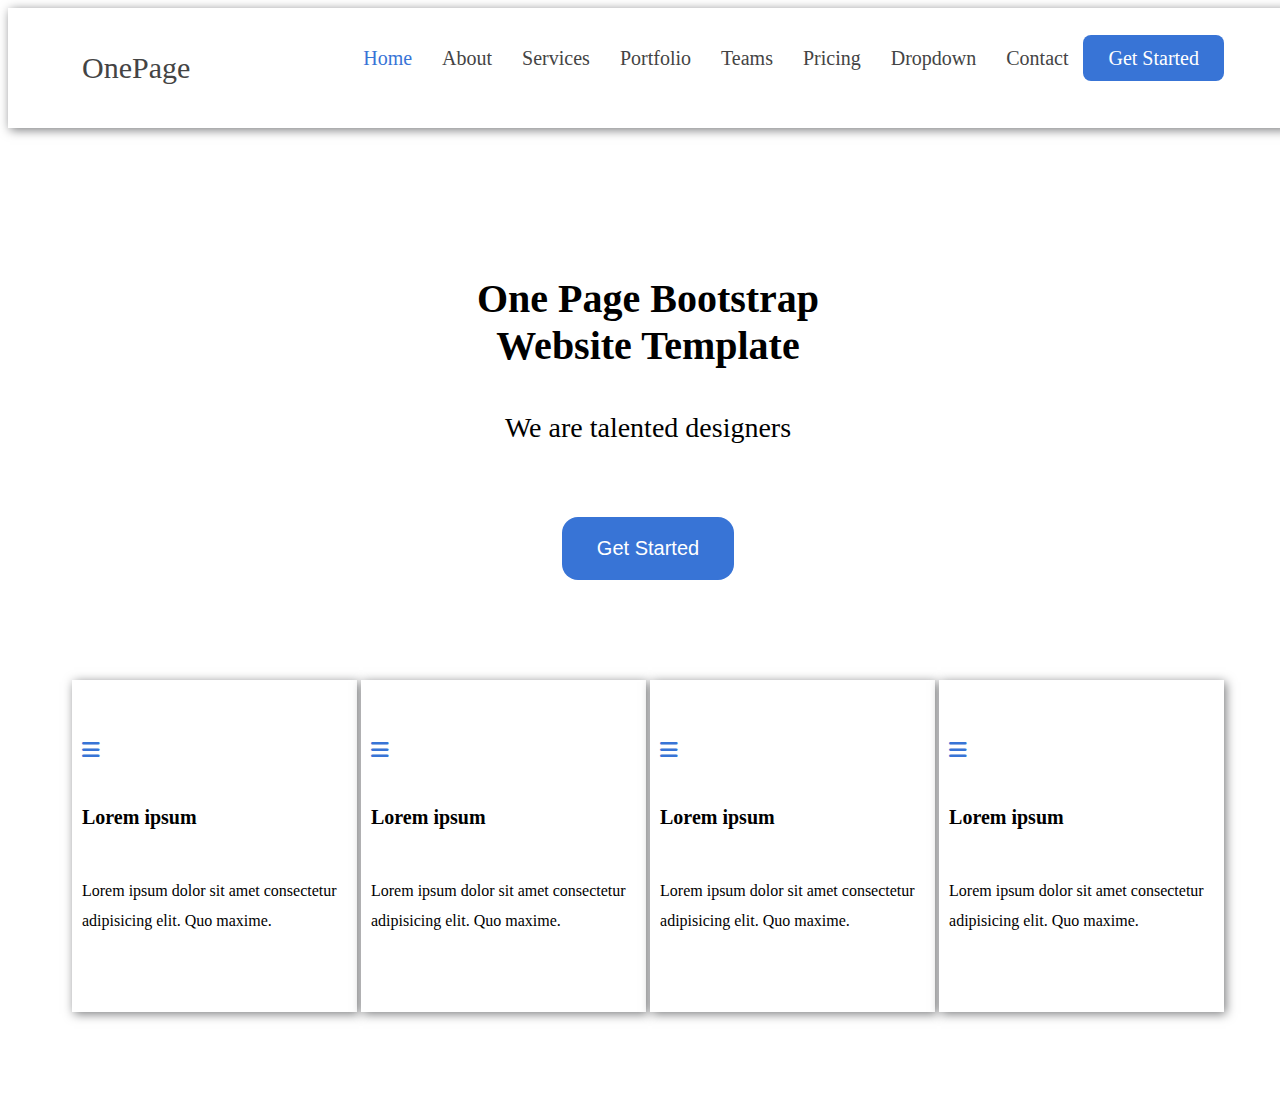
==== index.html @ 706d210c "daily-tasks" ====
<!DOCTYPE html>
<html lang="en">
<head>
    <meta charset="UTF-8">
    <meta http-equiv="X-UA-Compatible" content="IE=edge">
    <meta name="viewport" content="width=device-width, initial-scale=1.0">
    <title>Document</title>

    <link rel="stylesheet" href="main.css">
	<link rel="stylesheet" href="reset.css">
	<link rel="stylesheet" href="https://cdnjs.cloudflare.com/ajax/libs/font-awesome/6.2.0/css/all.min.css">

</head>
<body>
	<!-- FIRST TASK-->

    <!-- <section class="container">
		<section class="cont-top">
			<div class="cont-image"></div>
			
			<div class="cont-foot">
				<div class="cont-ftop">
						<h2>Voluptatem dignissoms provident quasi</h2>
					
						<p>Lorem ipsum dolor sit amet, consectetur adipiscing elit. Vivamus quis aliquet neque. Fusce varius molestie massa,
						id convallis erat porta nec.</P>
				</div>
				
				<div class="cont-bot-foot">
				
					<div class="cont-details">
						<i class="fa fa-address-book" aria-hidden="true"></i>
						<h2>Corpoaris Voluptatem sit</h2>
					
						<p>Lorem ipsum dolor sit amet, consectetur adipiscing elit. Vivamus quis aliquet neque. Fusce varius molestie massa</P>
						
					</div>
					
					<div class="cont-details">
						<i class="fa fa-address-book" aria-hidden="true"></i>
						<h2>Ullamco labaris nisi</h2>
					
						<p>Lorem ipsum dolor sit amet, consectetur adipiscing elit. Vivamus quis aliquet neque. Fusce varius molest.</P>
						
					</div>
					
					<div class="cont-details">
						<i class="fa fa-address-book" aria-hidden="true"></i>
						<h2>Labour consequtator</h2>
					
						<p>Lorem ipsum dolor sit amet, consectetur adipiscing elit. Vivamus quis aliquet neque. Fusce varius molestie massa,</P>
						
					</div>
					
					<div class="cont-details">
						<i class="fa fa-address-book" aria-hidden="true"></i>
						<h2>Betatais vartaise</h2>
					
						<p>Lorem ipsum dolor sit amet, consectetur adipiscing elit. Vivamus quis aliquet neque. Fusce varius molestie mas.</P>
						
					</div>
				</div>
				
					
			</div>
		</section>
	</section> -->

	<!-- SECOND TASK-->

	<!-- <section class="container">
		<section class="image">
			<div class="client-container">
				<div class="client-text" style="text-align:center";>
					<h2>What we have acheived so far</h2>
					<p>Lorem ipsum dolor sit amet consectetur adipisicing elit.Lorem ipsum dolor sit</p>
				</div>

				<div class="client-number">
					<div class="number-client">
						<h4>232</h4>
						<p>Clients</p>
					</div>

					<div class="number-client">
						<h4>521</h4>
						<p>Projects</p>
					</div>

					<div class="number-client">
						<h4>1463</h4>
						<p>Hours of Support</p>
					</div>

					<div class="number-client">
						<h4>15</h4>
						<p>Hardworker</p>
					</div>
				</div>
			</div>
		</section>
	</section>

	<section class="container">
		<section class="contents">
			<div class="content-image">
				<img src="clients/client-1.png" alt="hi">
			</div>

			<div class="content-image">
				<img src="clients/client-2.png" alt="hi">
			</div>

			<div class="content-image">
				<img src="clients/client-3.png" alt="hi">
			</div>

			<div class="content-image">
				<img src="clients/client-4.png" alt="hi">
			</div>

			<div class="content-image">
				<img src="clients/client-5.png" alt="hi">
			</div>

			<div class="content-image">
				<img src="clients/client-6.png" alt="hi">
			</div>

			<div class="content-image">
				<img src="clients/client-7.png" alt="hi">
			</div>

			<div class="content-image">
				<img src="clients/client-8.png" alt="hi">
			</div>

			
		</section>
	</section> -->

	<!--THIRD-TASK-->

	<!-- <section class="container">
		<section class="portfolio">
			<div class="port-head">
				<h2>Portfolio</h2>
				<p>Lorem ipsum dolor sit amet consectetur adipisicing elit.Lorem ipsum dolor sit
				Lorem ipsum dolor sit amet consectetur adipisicing elit.Lorem ipsum dolor sit</p>
			</div>
			<div class="port-center">
				<a href="#" class="port-link" style="color:#fff;">ALL</a>
				<a href="#">APP</a>
				<a href="#">CARD</a>
				<a href="#">WEB</a>
			</div>
			
			<div class="port-foot">
				<div class="port-col">
					<div class="port-card1">
						<img src="clients/portfolio-1.jpg">
					</div>
					<div class="port-card2">
						<img src="clients/portfolio-6.jpg">
					</div>
				</div>
				
				<div class="port-col">

						<div class="port-card3">
							<img src="clients/portfolio-2.jpg">
						</div>
						
						<div class="port-card4">
							<img src="clients/portfolio-5.jpg">
						</div>
					
					<div class="port-card3">
						<img src="clients/portfolio-9.jpg">
					</div>
				</div>
				
				<div class="port-col">
					<div class="port-card5">
						<img src="clients/portfolio-3.jpg">
					</div>
					
					<div class="port-card5">
						<img src="clients/portfolio-4.jpg">
					</div>
					
					<div class="port-card5">
						<img src="clients/portfolio-7.jpg">
					</div>
					
					<div class="port-card5">
						<img src="clients/portfolio-8.jpg">
					</div>
				</div>
			</div>
		</section>
	</section> -->
	
	<!-- FOURTH-TASK -->
	
	<!-- <section class="container" style="background-color:#e4e6eb;">
		<section class="contact-cont">
			<div class="contact-head">
				<h2>Contact</h2>
				<p>Lorem ipsum dolor sit amet consectetur adipisicing elit.Lorem ipsum dolor sit
				Lorem ipsum dolor sit</p>
			</div>
			
			<div class="contact-foot">
				<div class="foot-left">
					<div class="address" style="box-shadow:2px 2px 10px #7a7b7d; border-radius:5px;">
						<i class="fa fa-map-marker" aria-hidden="true"></i>
						<h4>Our Address</h4>
						<p>Adam street NewYork 535022</p>
					</div>
					
					<div class="address-bot">
						<div class="add-mail" style="box-shadow:2px 2px 10px #7a7b7d; border-radius:5px;">
							<i class="fa fa-envelope" aria-hidden="true"></i>
							<h4>Email us</h4>
							<p>info@example.com<br>contact@example.com</p>
							
						</div>
						<div class="add-mail"  style="box-shadow:2px 2px 10px #7a7b7d; border-radius:5px;">
							<i class="fa fa-phone" aria-hidden="true"></i>
							<h4>Call us</h4>
							<p>+123456789<br>+123456789</p>
							
						</div>
					</div>
					
				</div>
				<div class="foot-right"  style="box-shadow:2px 2px 10px #7a7b7d; border-radius:5px;">
					<form>
						<div class="form-name">
							<input type=""text" placeholder="Your Name">
							<input type=""text" placeholder="Your Mail">
						</div>
						
						<div class="form-sub">
							<input type=""text" placeholder="Subject">
						</div>
						
						<div class="form-text">
							<textarea rows="5" placeholder="Message"></textarea>
						</div>
						
						<div style="text-align:center"><button type=""submit">Send Message</button></div>
					</form>
				</div>
			</div>
		</section>
	</section>
	 -->
	<!--FOURTH TASK -->
	
	<section class="container" style="box-shadow: 2px 2px 10px #7a7b7d;">
		<section class="header-cont">
			
			<div class="logo">
				<h1><a href="#">OnePage</a></h1>
			</div>

			<div class="navigation">
				<ul>
					<li><a href="#" style="color: #3874d6;">Home</a></li>
					<li><a href="#">About</a></li>
					<li><a href="#">Services</a></li>
					<li><a href="#">Portfolio</a></li>
					<li><a href="#">Teams</a></li>
					<li><a href="#">Pricing</a></li>
					<li><a href="#">Dropdown</a></li>
					<li><a href="#">Contact</a></li>
					<li><a href="#" class="nav-get" style="color: #fff;">Get Started</a></li>
				</ul>


				<i class="fa fa-bars" aria-hidden="true"></i>

			</div>
		</section>
	</section>
	
	<section class="container">
		<section class="banner-img">
			<section class="banner">
				<div class="banner-top">
					
					<h1>One Page Bootstrap <br> Website Template</h1>
					<p>We are talented designers</p>
					
					<button class="ban-btn" type="button">Get Started</button>

				</div>
	
				<div class="ban-foot">
					<div class="ban-details" style="box-shadow: 2px 2px 10px #7a7b7d;">
						<i class="fa fa-bars" aria-hidden="true"></i>
						<h4>Lorem ipsum</h4>
						<p>Lorem ipsum dolor sit amet consectetur adipisicing elit. Quo maxime.</p>
					</div>

					<div class="ban-details" style="box-shadow: 2px 2px 10px #7a7b7d;">
						<i class="fa fa-bars" aria-hidden="true"></i>
						<h4>Lorem ipsum</h4>
						<p>Lorem ipsum dolor sit amet consectetur adipisicing elit. Quo maxime.</p>
					</div>

					<div class="ban-details" style="box-shadow: 2px 2px 10px #7a7b7d;">
						<i class="fa fa-bars" aria-hidden="true"></i>
						<h4>Lorem ipsum</h4>
						<p>Lorem ipsum dolor sit amet consectetur adipisicing elit. Quo maxime.</p>
					</div>

					<div class="ban-details" style="box-shadow: 2px 2px 10px #7a7b7d;">
						<i class="fa fa-bars" aria-hidden="true"></i>
						<h4>Lorem ipsum</h4>
						<p>Lorem ipsum dolor sit amet consectetur adipisicing elit. Quo maxime.</p>
					</div>

				</div>
			</section>
		</section>
	</section>
	
	
	
	
</body>
</html>
---- main.css ----
/* body{
	box-sizing:border-box;
}
.container{
	width:100%;
} */

/* .cont-top{
	width:90%;
	height:auto;
	margin:auto;
	padding:70px 0px;
}
.cont-image{
	background-image:url(images/about.jpg);
	background-size:cover;
	background-position:center;
	height:350px;
}
.cont-ftop{
	margin-top:15px;
}
.cont-ftop h2{
	margin:0px 0px 8px 0px;
	font-size:30px;
}
.cont-ftop p{
	margin:8px 0px 15px 0px;
	font-size:18px;
}
.cont-details{
	margin-top:30px;
}
.cont-details h2{
	margin:0px 0px 8px 0px;
	font-size:24px;
}
.cont-details p{
	margin:8px 0px 12px 0px;
	font-size:18px;
}
.cont-details i{
	margin:15px 0px;
	font-size:40px;
	padding-left:45%;
	color:orange;
}
@media(min-width:576px){
.container{
	width:100%;
}

.cont-top{
	width:540px;
	margin:auto;
	padding:70px 0px;
}
.cont-image{
	background-image:url(images/about.jpg);
	background-size:cover;
	background-position:center;
	
}
.cont-ftop{
	margin-top:15px;
}
.cont-ftop h2{
	margin:0px 0px 8px 0px;
	font-size:30px;
}
.cont-ftop p{
	margin:8px 0px 15px 0px;
	font-size:18px;
}
.cont-details{
	margin-top:30px;
}
.cont-details h2{
	margin:0px 0px 8px 0px;
	font-size:24px;
}
.cont-details p{
	margin:8px 0px 12px 0px;
	font-size:18px;
}
.cont-details i{
	margin:15px 0px;
	font-size:40px;
	padding-left:45%;
	color:orange;
}
}
@media(min-width:768px){
	.container{
	width:100%;
}

.cont-top{
	width:720px;
	margin:auto;
	padding:70px 0px;
}
.cont-image{
	background-image:url(images/about.jpg);
	background-size:cover;
	background-position:center;
	
}
.cont-ftop{
	margin-top:15px;
}
.cont-ftop h2{
	margin:0px 0px 8px 0px;
	font-size:30px;
}
.cont-ftop p{
	margin:8px 0px 15px 0px;
	font-size:18px;
}
.cont-details{
	margin-top:30px;
}
.cont-details h2{
	margin:20px 0px 8px 60px;
	font-size:24px;
}
.cont-details p{
	margin:8px 0px 12px 60px;
	font-size:18px;
}
.cont-details i{
	margin-top:25px;
	font-size:40px;
	padding:0;
	color:orange;
	float:left;
}
}
@media(min-width:992px){
		.container{
	width:100%;
}

.cont-top{
	width:960px;
	margin:auto;
	height:auto;
	padding:70px 0px;
	display:flex;
	justify-content:space-between;
}
.cont-image{
	width:40%;
	background-image:url(images/about.jpg);
	background-size:cover;
	background-position:center;
	height:auto;
}
.cont-foot{
	width:60%;
	display:flex;
	justify-content:space-between;
	flex-wrap:wrap;
}
.cont-ftop{
	max-width:100%;
	padding-left:20px;
}
.cont-bot-foot{
	display:flex;
	justify-content:space-between;
	flex-wrap:wrap;
}
.cont-details{
	max-width:50%;
}
.cont-ftop h2{
	margin:0px 0px 8px 0px;
	font-size:30px;
}
.cont-ftop p{
	margin:8px 0px 15px 0px;
	font-size:18px;
}
.cont-details{
	width:50%;
	box-sizing:border-box;
	padding:10px;
}
.cont-details h2{
	margin:0px 0px 8px 60px;
	font-size:24px;
}
.cont-details p{
	margin:8px 0px 12px 60px;
	font-size:18px;
}
.cont-details i{
	margin-top:25px;
	font-size:40px;
	padding:0;
	color:orange;
	float:left;
}
}
@media(min-width:1200px){		
	.container{
	width:100%;
}

.cont-top{
	width:1140px;
	margin:auto;
	height:auto;
	padding:70px 0px;
	display:flex;
	justify-content:space-between;
}
.cont-image{
	width:40%;
	background-image:url(images/about.jpg);
	background-size:cover;
	background-position:center;
	
}
.cont-foot{
	width:60%;
	display:flex;
	justify-content:space-between;
	flex-wrap:wrap;
}
.cont-ftop{
	max-width:100%;
	padding-left:20px;
}
.cont-bot-foot{
	display:flex;
	justify-content:space-between;
	flex-wrap:wrap;
}
.cont-details{
	max-width:50%;
}
.cont-ftop h2{
	margin:0px 0px 8px 0px;
	font-size:30px;
}
.cont-ftop p{
	margin:8px 0px 15px 0px;
	font-size:18px;
}
.cont-details{
	width:50%;
	box-sizing:border-box;
	padding:10px;
}
.cont-details h2{
	margin:0px 0px 8px 60px;
	font-size:24px;
}
.cont-details p{
	margin:8px 0px 12px 60px;
	font-size:18px;
}
.cont-details i{
	font-size:40px;
	padding:0;
	color:orange;
	float:left;
}
}
@media(min-width:1400px){
		.container{
	width:100%;
}

.cont-top{
	width:1320px;
	margin:auto;
	height:auto;
	padding:70px 0px;
	display:flex;
	justify-content:space-between;
}
.cont-image{
	width:40%;
	background-image:url(images/about.jpg);
	background-size:cover;
	background-position:center;
	height:800px;
	
}
.cont-foot{
	width:60%;
	display:flex;
	justify-content:space-between;
	flex-wrap:wrap;
}
.cont-ftop{
	max-width:100%;
	padding-left:20px;
}
.cont-bot-foot{
	display:flex;
	justify-content:space-between;
	flex-wrap:wrap;
}
.cont-details{
	max-width:50%;
}
.cont-ftop h2{
	margin:0px 0px 8px 0px;
	font-size:30px;
}
.cont-ftop p{
	margin:8px 0px 15px 0px;
	font-size:18px;
}
.cont-details{
	width:50%;
	box-sizing:border-box;
	padding:10px;
}
.cont-details h2{
	margin:0px 0px 8px 60px;
	font-size:24px;
}
.cont-details p{
	margin:8px 0px 12px 60px;
	font-size:18px;
}
.cont-details i{
	font-size:40px;
	padding:0;
	color:orange;
	float:left;
}
} */

/* SECOND TASK  */
.container{
	width: 100%;
}
.image{
	background-image: url(clients/counts-bg.jpg);
	background-position: center;
	background-size: cover;
	height: auto;
}
.client-container{
	margin: auto;
	width: 90%;
	height: auto;
	display: flex;
	flex-direction: column;
	padding: 70px 0px;
}
.client-text h2{
	font-size: 30px;
	font-weight: 700;
	margin-top: 50px;
}
.client-text p{
	font-size: 18px;
	margin-top:10px ;
}
.client-number{
	display: flex;
	justify-content: space-around;
	flex-wrap: wrap;
	margin-top: 30px;
}
.number-client{
	width: 50%;
	text-align: center;
	padding: 20px;
}
.number-client h4{
	font-size: 35px;
	color:aqua;
	font-weight: bold;
}
.number-client p{
	font-size: 18px;
	padding-top: 10px;
	color: #333;
}
.contents{
	width: 90%;
	display: flex;
	justify-content: space-between;
	flex-wrap: wrap;
	padding: 50px 0px;
	margin: auto;
}
.content-image{
	width: 50%;
	padding: 30px 50px;
	outline: 1px solid #e6e1e1;
}
.content-image img{
	max-width: 100%;
	filter: grayscale(100%);
	transition: 0.3s;
}
.content-image img:hover{
	filter: grayscale(0%);
}
@media(min-width:576px){
	.container{
		width: 100%;
	}
	.image{
		background-image: url(clients/counts-bg.jpg);
		background-position: center;
		background-size: cover;
		height: auto;
	}
	.client-container{
		margin: auto;
		width: 540px;
		height: auto;
		display: flex;
		flex-direction: column;
		padding: 70px 0px;
	}
	.client-text h2{
		font-size: 30px;
		font-weight: 700;
		margin-top: 50px;
	}
	.client-text p{
		font-size: 18px;
		margin-top:10px ;
	}
	.client-number{
		display: flex;
		justify-content: space-around;
		flex-wrap: wrap;
		margin-top: 30px;
	}
	.number-client{
		width: 50%;
		text-align: center;
		padding: 20px;
	}
	.number-client h4{
		font-size: 35px;
		color:aqua;
		font-weight: bold;
	}
	.number-client p{
		font-size: 18px;
		padding-top: 10px;
		color: #333;
	}
	.contents{
		width: 540px;
		display: flex;
		justify-content: space-between;
		flex-wrap: wrap;
		padding: 50px 0px;
		margin: auto;

	}
	.content-image{
		width: 50%;
		padding: 30px 50px;
		outline: 1px solid #e6e1e1;
	}
	.content-image img{
		max-width: 100%;
		filter: grayscale(100%);
		transition: 0.3s;
	}
	.content-image img:hover{
		filter: grayscale(0%);
	}
}
@media(min-width:768px){
	.container{
		width: 100%;
	}
	.image{
		background-image: url(clients/counts-bg.jpg);
		background-position: center;
		background-size: cover;
		height: auto;
	}
	.client-container{
		margin: auto;
		width: 720px;
		height: auto;
		display: flex;
		flex-direction: column;
		padding: 70px 0px;
	}
	.client-text h2{
		font-size: 30px;
		font-weight: 700;
		margin-top: 50px;
	}
	.client-text p{
		font-size: 18px;
		margin-top:10px ;
	}
	.client-number{
		display: flex;
		justify-content: space-around;
		flex-wrap: wrap;
		margin-top: 30px;
	}
	.number-client{
		width: 50%;
		text-align: center;
		padding: 20px;
	}
	.number-client h4{
		font-size: 35px;
		color:aqua;
		font-weight: bold;
	}
	.number-client p{
		font-size: 18px;
		padding-top: 10px;
		color: #333;
	}
	.contents{
		width: 720px;
		display: flex;
		justify-content: space-between;
		flex-wrap: wrap;
		padding: 50px 0px;
		margin: auto;

	}
	.content-image{
		width: 50%;
		padding: 30px 50px;
		outline: 1px solid #e6e1e1;
	}
	.content-image img{
		max-width: 100%;
		filter: grayscale(100%);
		transition: 0.3s;
	}
	.content-image img:hover{
		filter: grayscale(0%);
	}
}
@media(min-width:992px){
	.container{
		width: 100%;
	}
	.image{
		background-image: url(clients/counts-bg.jpg);
		background-position: center;
		background-size: cover;
		height: auto;
	}
	.client-container{
		margin: auto;
		width: 960px;
		height: auto;
		display: flex;
		flex-direction: column;
		padding: 70px 0px;
	}
	.client-text h2{
		font-size: 30px;
		font-weight: 700;
		margin-top: 50px;
	}
	.client-text p{
		font-size: 18px;
		margin-top:10px ;
	}
	.client-number{
		display: flex;
		justify-content: space-around;
		/* flex-wrap: wrap; */
		margin-top: 30px;
	}
	.number-client{
		width: 25%;
		text-align: center;
		padding: 20px;
	}
	.number-client h4{
		font-size: 35px;
		color:aqua;
		font-weight: bold;
	}
	.number-client p{
		font-size: 18px;
		padding-top: 10px;
		color: #333;
	}
	.contents{
		width: 960px;
		display: flex;
		justify-content: space-between;
		flex-wrap: wrap;
		padding: 50px 0px;
		margin: auto;

	}
	.content-image{
		width: 25%;
		padding: 30px 50px;
		outline: 1px solid #e6e1e1;
	}
	.content-image img{
		max-width: 100%;
		filter: grayscale(100%);
		transition: 0.3s;
	}
	.content-image img:hover{
		filter: grayscale(0%);
	}
}
@media(min-width:1200px){
	.container{
	width: 100%;
	}
	.image{
		background-image: url(clients/counts-bg.jpg);
		background-position: center;
		background-size: cover;
		height: auto;
	}
	.client-container{
		margin: auto;
		width: 1140px;
		height: auto;
		display: flex;
		flex-direction: column;
		padding: 70px 0px;
	}
	.client-text h2{
		font-size: 30px;
		font-weight: 700;
		margin-top: 50px;
	}
	.client-text p{
		font-size: 18px;
		margin-top:10px ;
	}
	.client-number{
		display: flex;
		justify-content: space-around;
		/* flex-wrap: wrap; */
		margin-top: 30px;
	}
	.number-client{
		width: 25%;
		text-align: center;
		padding: 20px;
	}
	.number-client h4{
		font-size: 35px;
		color:aqua;
		font-weight: bold;
	}
	.number-client p{
		font-size: 18px;
		padding-top: 10px;
		color: #333;
	}
	.contents{
		width: 1140px;
		display: flex;
		justify-content: space-between;
		flex-wrap: wrap;
		padding: 50px 0px;
		margin: auto;

	}
	.content-image{
		width: 25%;
		padding: 30px 50px;
		outline: 1px solid #e6e1e1;
	}
	.content-image img{
		max-width: 100%;
		filter: grayscale(100%);
		transition: 0.3s;
	}
	.content-image img:hover{
		filter: grayscale(0%);
	}
}
@media(min-width:1400px){
	.container{
		width: 100%;
		}
		.image{
			background-image: url(clients/counts-bg.jpg);
			background-position: center;
			background-size: cover;
			height: auto;
		}
		.client-container{
			margin: auto;
			width: 1320px;
			height: auto;
			display: flex;
			flex-direction: column;
			padding: 70px 0px;
		}
		.client-text h2{
			font-size: 30px;
			font-weight: 700;
			margin-top: 50px;
		}
		.client-text p{
			font-size: 18px;
			margin-top:10px ;
		}
		.client-number{
			display: flex;
			justify-content: space-around;
			/* flex-wrap: wrap; */
			margin-top: 30px;
		}
		.number-client{
			width: 25%;
			text-align: center;
			padding: 20px;
		}
		.number-client h4{
			font-size: 35px;
			color:aqua;
			font-weight: bold;
		}
		.number-client p{
			font-size: 18px;
			padding-top: 10px;
			color: #333;
		}
		.contents{
			width: 1320px;
			display: flex;
			justify-content: space-between;
			flex-wrap: wrap;
			padding: 50px 0px;
			margin: auto;
	
		}
		.content-image{
			width: 25%;
			padding: 30px 50px;
			outline: 1px solid #e6e1e1;
		}
		.content-image img{
			max-width: 100%;
			filter: grayscale(100%);
			transition: 0.3s;
		}
		.content-image img:hover{
			filter: grayscale(0%);
		}
}
/* THIRD TASK  */
.container{
	width:100%;

}
.portfolio{
	width:90%;
	margin:auto;
	height:auto;
	padding:70px 0px;
}
.port-head{
	text-align:center;
}
.port-head h2{
	font-size:30px;
	font-weight:700;
	padding:30px 0px 0px;
	position:relative;
	display:inline-block;
}
.port-head h2::after{
	content:"";
	position:absolute;
	width:50%;
	bottom:-12px;
	left:30px;
	border:#444 2px solid;
	margin:auto;
}
.port-head p{
	font-size:18px;
	padding:20px;
	line-height:25px;
}
.port-center{
	text-align:center;
	margin-bottom:25px;
	display:flex;
	justify-content:center;
	flex-wrap:wrap
}
.port-center a{
	text-decoration:none;
	color:#444;
	padding:10px 15px;	
}
.port-link{
	background-color:blue;
	border-radius:8px;
}

.port-col{
	display:flex;
	flex-direction:column;
}
.port-row{
	display:flex;
	flex-direction:column-reverse;
}
.port-card1{
	padding:10px 8px;
}
.port-card1 img{
	max-width:100%;
}
.port-card2{
	padding:10px 8px;

}
.port-card2 img{
	width:100%;
}
.port-card3{
	padding:10px 8px;
}
.port-card3 img{
	max-width:100%;
}
.port-card4{
	padding:10px 8px;
}
.port-card4 img{
	width:100%;
}
.port-card5{
	padding:10px 8px;
}
.port-card5 img{
	max-width:100%;
}
@media(min-width:576px){
	.container{
	width:100%;

}
.portfolio{
	width:540px;
	margin:auto;
	height:auto;
	padding:70px 0px;
}
.port-head{
	text-align:center;
}
.port-head h2{
	font-size:30px;
	font-weight:700;
	padding:30px 0px 0px;
	position:relative;
	display:inline-block;
}
.port-head h2::after{
	content:"";
	position:absolute;
	width:50%;
	bottom:-12px;
	left:30px;
	border:#444 2px solid;
	margin:auto;
}
.port-head p{
	font-size:18px;
	padding:20px;
	line-height:25px;
}
.port-center{
	text-align:center;
	margin-bottom:25px;
	display:flex;
	justify-content:center;
	flex-wrap:wrap
}
.port-center a{
	text-decoration:none;
	color:#444;
	padding:10px 15px;	
}
.port-link{
	background-color:blue;
	border-radius:8px;
}

.port-col{
	display:flex;
	flex-direction:column;
}
.port-row{
	display:flex;
	flex-direction:column-reverse;
}
.port-card1{
	padding:10px 8px;
}
.port-card1 img{
	max-width:100%;
}
.port-card2{
	padding:10px 8px;

}
.port-card2 img{
	width:100%;
}
.port-card3{
	padding:10px 8px;
}
.port-card3 img{
	max-width:100%;
}
.port-card4{
	padding:10px 8px;
}
.port-card4 img{
	width:100%;
}
.port-card5{
	padding:10px 8px;
}
.port-card5 img{
	max-width:100%;
}
}
@media(min-width:768px){
	.container{
	width:100%;

}
.portfolio{
	width:720px;
	margin:auto;
	height:auto;
	padding:70px 0px;
}
.port-head{
	text-align:center;
}
.port-head h2{
	font-size:30px;
	font-weight:700;
	padding:30px 0px 0px;
	position:relative;
	display:inline-block;
}
.port-head h2::after{
	content:"";
	position:absolute;
	width:50%;
	bottom:-12px;
	left:30px;
	border:#444 2px solid;
	margin:auto;
}
.port-head p{
	font-size:18px;
	padding:20px;
	line-height:25px;
}
.port-center{
	text-align:center;
	margin-bottom:25px;
	display:flex;
	justify-content:center;
	flex-wrap:wrap
}
.port-center a{
	text-decoration:none;
	color:#444;
	padding:10px 15px;	
}
.port-link{
	background-color:blue;
	border-radius:8px;
}

.port-col{
	display:flex;
	flex-direction:column;
}
.port-row{
	display:flex;
	flex-direction:column-reverse;
}
.port-card1{
	padding:10px 8px;
}
.port-card1 img{
	max-width:100%;
}
.port-card2{
	padding:10px 8px;

}
.port-card2 img{
	width:100%;
}
.port-card3{
	padding:10px 8px;
}
.port-card3 img{
	max-width:100%;
}
.port-card4{
	padding:10px 8px;
}
.port-card4 img{
	width:100%;
}
.port-card5{
	padding:10px 8px;
}
.port-card5 img{
	max-width:100%;
}
}
@media(min-width:992px){
	.container{
	width:100%;

}
.portfolio{
	width:960px;
	margin:auto;
	height:auto;
	padding:70px 0px;
}
.port-head{
	text-align:center;
}
.port-head h2{
	font-size:30px;
	font-weight:700;
	padding:30px 0px 0px;
	position:relative;
	display:inline-block;
}
.port-head h2::after{
	content:"";
	position:absolute;
	width:50%;
	bottom:-12px;
	left:30px;
	border:#444 2px solid;
	margin:auto;
}
.port-head p{
	font-size:18px;
	padding:20px;
	line-height:25px;
}
.port-center{
	text-align:center;
	margin-bottom:25px;
	display:flex;
	flex-direction:row;
	justify-content:center;
}
.port-center a{
	text-decoration:none;
	color:#444;
	padding:10px 15px;	
}
.port-link{
	background-color:blue;
	border-radius:8px;
}
.port-foot{
	display:flex;
	justify-content:space-between;
}
.port-col{
	width:33.33333%;
}

.port-card1{
	padding:10px 8px;
}
.port-card1 img{
	max-width:100%;
}
.port-card2{
	padding:10px 8px;
}
.port-card2 img{
	max-width:100%;
}
.port-card3{
	padding:10px 8px;
}
.port-card3 img{
	max-width:100%;
}
.port-card4{
	padding:10px 8px;
}
.port-card4 img{
	max-width:100%;
}
.port-card5{
	padding:10px 8px;
}
.port-card5 img{
	max-width:100%;
}
}
@media(min-width:1200px){
	.container{
	width:100%;

}
.portfolio{
	width:1140px;
	margin:auto;
	height:auto;
	padding:70px 0px;
}
.port-head{
	text-align:center;
}
.port-head h2{
	font-size:48px;
	font-weight:700;
	padding:30px 0px 0px;
	position:relative;
	display:inline-block;
}
.port-head h2::after{
	content:"";
	position:absolute;
	width:50%;
	bottom:-12px;
	left:30px;
	border:#444 2px solid;
	margin:auto;
}
.port-head p{
	font-size:20px;
	padding:20px;
	line-height:25px;
}
.port-center{
	text-align:center;
	margin-bottom:25px;
	display:flex;
	flex-direction:row;
	justify-content:center;
}
.port-center a{
	text-decoration:none;
	color:#444;
	padding:10px 15px;	
}
.port-link{
	background-color:blue;
	border-radius:8px;
}
.port-foot{
	display:flex;
	justify-content:space-between;
}
.port-col{
	width:33.33333%;
}

.port-card1{
	padding:10px 8px;
}
.port-card1 img{
	max-width:100%;
}
.port-card2{
	padding:10px 8px;
}
.port-card2 img{
	max-width:100%;
}
.port-card3{
	padding:10px 8px;
}
.port-card3 img{
	max-width:100%;
}
.port-card4{
	padding:10px 8px;
}
.port-card4 img{
	max-width:100%;
}
.port-card5{
	padding:10px 8px;
}
.port-card5 img{
	max-width:100%;
}
}
@media(min-width:1400px){
	.container{
	width:100%;

}
.portfolio{
	width:1320px;
	margin:auto;
	height:auto;
	padding:70px 0px;
}
.port-head{
	text-align:center;
}
.port-head h2{
	font-size:48px;
	font-weight:700;
	padding:30px 0px 0px;
	position:relative;
	display:inline-block;
}
.port-head h2::after{
	content:"";
	position:absolute;
	width:50%;
	bottom:-12px;
	left:30px;
	border:#444 2px solid;
	margin:auto;
}
.port-head p{
	font-size:20px;
	padding:20px;
	line-height:25px;
}
.port-center{
	text-align:center;
	margin-bottom:25px;
	display:flex;
	flex-direction:row;
	justify-content:center;
}
.port-center a{
	text-decoration:none;
	color:#444;
	padding:10px 15px;	
}
.port-link{
	background-color:blue;
	border-radius:8px;
}
.port-foot{
	display:flex;
	justify-content:space-between;
}
.port-col{
	width:33.33333%;
}

.port-card1{
	padding:10px 8px;
}
.port-card1 img{
	max-width:100%;
}
.port-card2{
	padding:10px 8px;
}
.port-card2 img{
	max-width:100%;
}
.port-card3{
	padding:10px 8px;
}
.port-card3 img{
	max-width:100%;
}
.port-card4{
	padding:10px 8px;
}
.port-card4 img{
	max-width:100%;
}
.port-card5{
	padding:10px 8px;
}
.port-card5 img{
	max-width:100%;
}
}
/*FOURTH TASK*/

.container{
	width:100vw;
}
.contact-cont{
	width:90vw;
	height:auto;
	margin:auto;
	padding:70px 0px;
}
.contact-head,.address,.add-mail{
	text-align:center;
}
.contact-head h2{
	font-size:30px;
	font-weight:700;
	position:relative;
	display:inline-block;
}
.contact-head h2::after{
	content:"";
	position:absolute;
	margin:auto;
	bottom:-10px;
	left:30px;
	width:40%;
	border:2px solid black;
}
.contact-head p{
	font-size:20px;
	padding:25px 0px 15px 0px;
}
.contact-foot{
	margin-top:25px;
}
.address{
	background-color:#fff;
	margin:15px 0px;
	padding:30px 20px;
}
.address i{
	font-size:30px;
	color:#3874d6;
}
.address h4{
	font-size:25px;
	padding:20px 0px;
}
.address p{
	font-size:18px;
}
.add-mail{
	background-color:#fff;
	margin:15px 0px;
	padding:30px 20px;
}
.add-mail h4{
	font-size:25px;
	padding:20px 0px;
}
.add-mail p{
	font-size:18px;
	line-height:30px;
}
.add-mail i{
	font-size:30px;
	color:#3874d6;
}
.form-name{
	display:flex;
	flex-direction:column;
}
.form-name input{
	padding:10px;
	margin:15px;
	width:90%;
	border:none;
	outline:1px solid #d5d7db;
	border-radius:6px;
}
.form-sub input{
	padding:10px;
	margin:15px;
	width:90%;
	border:none;
	outline:1px solid #d5d7db;
	border-radius:6px;
}
.form-text textarea{
	padding:10px;
	margin:15px;
	width:90%;
	border:none;
	outline:1px solid #d5d7db;
	border-radius:6px;
}
.foot-right form button{
    padding: 10px 25px;
    border-radius: 10px;
	background-color:#3874d6;
	font-size:15px;
	color:#fff;
	border:1px solid #3874d6;
}
.foot-right{
	margin-top:30px;
	background-color:#fff;
	padding:40px 20px;
}
@media(min-width:576px){
	.container{
	width:100vw;
}
.contact-cont{
	width:90vw;
	height:auto;
	margin:auto;
	padding:70px 0px;
}
.contact-head,.address,.add-mail{
	text-align:center;
}
.contact-head h2{
	font-size:30px;
	font-weight:700;
	position:relative;
	display:inline-block;
}
.contact-head h2::after{
	content:"";
	position:absolute;
	margin:auto;
	bottom:-10px;
	left:30px;
	width:40%;
	border:2px solid black;
}
.contact-head p{
	font-size:20px;
	padding:25px 0px 15px 0px;
}
.contact-foot{
	margin-top:25px;
}
.address{
	background-color:#fff;
	margin:15px 0px;
	padding:30px 20px;
}
.address i{
	font-size:30px;
	color:#3874d6;
}
.address h4{
	font-size:25px;
	padding:20px 0px;
}
.address p{
	font-size:18px;
}
.add-mail{
	background-color:#fff;
	margin:15px 0px;
	padding:30px 20px;
}
.add-mail h4{
	font-size:25px;
	padding:20px 0px;
}
.add-mail p{
	font-size:18px;
	line-height:30px;
}
.add-mail i{
	font-size:30px;
	color:#3874d6;
}
.form-name{
	display:flex;
	flex-direction:column;
}
.form-name input{
	padding:10px;
	margin:15px;
	width:90%;
	border:none;
	outline:1px solid #d5d7db;
	border-radius:6px;
}
.form-sub input{
	padding:10px;
	margin:15px;
	width:90%;
	border:none;
	outline:1px solid #d5d7db;
	border-radius:6px;
}
.form-text textarea{
	padding:10px;
	margin:15px;
	width:90%;
	border:none;
	outline:1px solid #d5d7db;
	border-radius:6px;
}
.foot-right form button{
    padding: 10px 25px;
    border-radius: 10px;
	background-color:#3874d6;
	font-size:15px;
	color:#fff;
	border:1px solid #3874d6;
}
.foot-right{
	margin-top:30px;
	background-color:#fff;
	padding:40px 20px;
}
}
@media(min-width:768px){
	.container{
	width:100vw;
}
.contact-cont{
	width:90vw;
	height:auto;
	margin:auto;
	padding:70px 0px;
}
.contact-head,.address,.add-mail{
	text-align:center;
}
.contact-head h2{
	font-size:30px;
	font-weight:700;
	position:relative;
	display:inline-block;
}
.contact-head h2::after{
	content:"";
	position:absolute;
	margin:auto;
	bottom:-10px;
	left:30px;
	width:40%;
	border:2px solid black;
}
.contact-head p{
	font-size:20px;
	padding:25px 0px 15px 0px;
}
.contact-foot{
	margin-top:25px;
}
.address{
	background-color:#fff;
	margin:15px 0px;
	padding:30px 20px;
}
.address i{
	font-size:30px;
	color:#3874d6;
}
.address h4{
	font-size:25px;
	padding:20px 0px;
}
.address p{
	font-size:18px;
}
.add-mail{
	background-color:#fff;
	margin:15px 0px;
	padding:30px 20px;
}
.add-mail h4{
	font-size:25px;
	padding:20px 0px;
}
.add-mail p{
	font-size:18px;
	line-height:30px;
}
.add-mail i{
	font-size:30px;
	color:#3874d6;
}
.form-name{
	display:flex;
	flex-direction:column;
}
.form-name input{
	padding:10px;
	margin:15px;
	width:90%;
	border:none;
	outline:1px solid #d5d7db;
	border-radius:6px;
}
.form-sub input{
	padding:10px;
	margin:15px;
	width:90%;
	border:none;
	outline:1px solid #d5d7db;
	border-radius:6px;
}
.form-text textarea{
	padding:10px;
	margin:15px;
	width:90%;
	border:none;
	outline:1px solid #d5d7db;
	border-radius:6px;
}
.foot-right form button{
    padding: 10px 25px;
    border-radius: 10px;
	background-color:#3874d6;
	font-size:15px;
	color:#fff;
	border:1px solid #3874d6;
}
.foot-right{
	margin-top:30px;
	background-color:#fff;
	padding:40px 20px;
}
}
@media(min-width:992px){
	.container{
	width:100vw;
}
.contact-cont{
	width:90vw;
	height:auto;
	margin:auto;
	padding:70px 0px;
}
.contact-head,.address,.add-mail{
	text-align:center;
}
.contact-head h2{
	font-size:30px;
	font-weight:700;
	position:relative;
	display:inline-block;
}
.contact-head h2::after{
	content:"";
	position:absolute;
	margin:auto;
	bottom:-10px;
	left:30px;
	width:40%;
	border:2px solid black;
}
.contact-head p{
	font-size:20px;
	padding:25px 0px 15px 0px;
}
.contact-foot{
	margin-top:25px;
	display:flex;
	justify-content:space-between;
}
.foot-left{
	padding:18px ;
	width:50%;
	display:flex;
	flex-direction:column;
}
.foot-right{
	padding:25px;
	background-color:#fff;
	width:50%;
}
.address-bot{
	display:flex;
	justify-content:space-between;
}
.address{
	background-color:#fff;
	width:100%;

}
.address i{
	font-size:30px;
	color:#3874d6;
}
.address h4{
	font-size:25px;
	padding:20px 0px;
}
.address p{
	font-size:18px;
}
.add-mail{
	background-color:#fff;
	width:48%;
	padding:20px 0px;
}
.add-mail h4{
	font-size:25px;
	padding:20px 0px;
}
.add-mail p{
	font-size:18px;
	line-height:30px;
}
.add-mail i{
	font-size:30px;
	color:#3874d6;
}
.form-name{
	display:flex;
	flex-direction:column;
}
.form-name input{
	padding:10px;
	margin:15px;
	width:90%;
	border:none;
	outline:1px solid #d5d7db;
	border-radius:6px;
}
.form-sub input{
	padding:10px;
	margin:15px;
	width:90%;
	border:none;
	outline:1px solid #d5d7db;
	border-radius:6px;
}
.form-text textarea{
	padding:10px;
	margin:15px;
	width:90%;
	border:none;
	outline:1px solid #d5d7db;
	border-radius:6px;
}
.foot-right form button{
    padding: 10px 25px;
    border-radius: 10px;
	background-color:#3874d6;
	font-size:15px;
	color:#fff;
	border:1px solid #3874d6;
}
}
@media(min-width:1200px){.container{
	width:100vw;
}
.contact-cont{
	width:90vw;
	height:auto;
	margin:auto;
	padding:70px 0px;
}
.contact-head,.address,.add-mail{
	text-align:center;
}
.contact-head h2{
	font-size:40px;
	font-weight:700;
	position:relative;
	display:inline-block;
}
.contact-head h2::after{
	content:"";
	position:absolute;
	margin:auto;
	bottom:-10px;
	left:30px;
	width:40%;
	border:2px solid black;
}
.contact-head p{
	font-size:20px;
	padding:25px 0px 15px 0px;
}
.contact-foot{
	margin-top:25px;
	display:flex;
	justify-content:space-between;
}
.foot-left{
	padding:18px ;
	width:50%;
	display:flex;
	flex-direction:column;
}
.foot-right{
	padding:25px;
	background-color:#fff;
	width:50%;
}
.address-bot{
	display:flex;
	justify-content:space-between;
}
.address{
	background-color:#fff;
	width:100%;

}
.address i{
	font-size:30px;
	color:#3874d6;
}
.address h4{
	font-size:25px;
	padding:20px 0px;
}
.address p{
	font-size:18px;
}
.add-mail{
	background-color:#fff;
	width:48%;
	padding:20px 0px;
}
.add-mail h4{
	font-size:25px;
	padding:20px 0px;
}
.add-mail p{
	font-size:18px;
	line-height:30px;
}
.add-mail i{
	font-size:30px;
	color:#3874d6;
}
.form-name{
	display:flex;
	flex-direction:column;
}
.form-name input{
	padding:10px;
	margin:15px;
	width:90%;
	border:none;
	outline:1px solid #d5d7db;
	border-radius:6px;
}
.form-sub input{
	padding:10px;
	margin:15px;
	width:90%;
	border:none;
	outline:1px solid #d5d7db;
	border-radius:6px;
}
.form-text textarea{
	padding:10px;
	margin:15px;
	width:90%;
	border:none;
	outline:1px solid #d5d7db;
	border-radius:6px;
}
.foot-right form button{
    padding: 10px 25px;
    border-radius: 10px;
	background-color:#3874d6;
	font-size:15px;
	color:#fff;
	border:1px solid #3874d6;
}}
@media(min-width:1200px){
	.container{
	width:100vw;
}
.contact-cont{
	width:90vw;
	height:auto;
	margin:auto;
	padding:70px 0px;
}
.contact-head,.address,.add-mail{
	text-align:center;
}
.contact-head h2{
	font-size:40px;
	font-weight:700;
	position:relative;
	display:inline-block;
}
.contact-head h2::after{
	content:"";
	position:absolute;
	margin:auto;
	bottom:-10px;
	left:30px;
	width:40%;
	border:2px solid black;
}
.contact-head p{
	font-size:20px;
	padding:25px 0px 15px 0px;
}
.contact-foot{
	margin-top:25px;
	display:flex;
	justify-content:space-between;
}
.foot-left{
	padding:18px ;
	width:50%;
	display:flex;
	flex-direction:column;
}
.foot-right{
	padding:25px;
	background-color:#fff;
	width:50%;
}
.address-bot{
	display:flex;
	justify-content:space-between;
}
.address{
	background-color:#fff;
	width:100%;

}
.address i{
	font-size:30px;
	color:#3874d6;
}
.address h4{
	font-size:25px;
	padding:20px 0px;
}
.address p{
	font-size:18px;
}
.add-mail{
	background-color:#fff;
	width:48%;
	padding:20px 0px;
}
.add-mail h4{
	font-size:25px;
	padding:20px 0px;
}
.add-mail p{
	font-size:18px;
	line-height:30px;
}
.add-mail i{
	font-size:30px;
	color:#3874d6;
}
.form-name{
	display:flex;
	flex-direction:column;
}
.form-name input{
	padding:10px;
	margin:15px;
	width:90%;
}
.form-sub input{
	padding:10px;
	margin:15px;
	width:90%;
}
.form-text textarea{
	padding:10px;
	margin:15px;
	width:90%;
}
.foot-right form button{
    padding: 10px 25px;
    border-radius: 10px;
	background-color:#3874d6;
	font-size:15px;
	color:#fff;
	border:1px solid #3874d6;
}
}
/*FOURTH TASK*/
.container{
	width:100vw;
	height: auto;
}
.header-cont{
	margin: auto;
	width:90vw;
	display: flex;
	justify-content: space-between;
	padding:20px 0px ;
}
.logo h1 a{
	text-decoration: none;
	font-size: 30px;
	font-weight: 400;
	color: #444;
	padding:0px 10px;
}
.navigation ul{
	display: none;
}
.navigation i{
	font-size: 30px;
	padding:0px 10px;
}
@media(min-width:576px){.container{
	width:100vw;
	height: auto;
}
.header-cont{
	margin: auto;
	width:90vw;
	display: flex;
	justify-content: space-between;
	padding:20px 0px ;
}
.logo h1 a{
	text-decoration: none;
	font-size: 30px;
	font-weight: 400;
	color: #444;
	padding:0px 10px;
}
.navigation ul{
	display: none;
}
.navigation i{
	font-size: 30px;
	padding:0px 10px;
}
}
@media(min-width:768px){
	.container{
		width:100vw;
		height: auto;
	}
	.header-cont{
		margin: auto;
		width:90vw;
		display: flex;
		justify-content: space-between;
		padding:20px 0px ;
	}
	.logo h1 a{
		text-decoration: none;
		font-size: 30px;
		font-weight: 400;
		color: #444;
		padding:0px 10px;
	}
	.navigation ul{
		display: none;
	}
	.navigation i{
		font-size: 30px;
		padding:0px 10px;
	}
}
@media(min-width:992px){
	.container{
		width:100vw;
		height: auto;
	}
	.header-cont{
		margin: auto;
		width:90vw;
		display: flex;
		justify-content: space-between;
		padding:20px 0px ;
	}
	.logo h1 a{
		text-decoration: none;
		font-size: 30px;
		font-weight: 400;
		color: #444;
		padding:0px 10px;
	}
	.navigation ul{
		display: inline;
		display: flex;
		justify-content: space-between;
		list-style: none;
	}
	.navigation ul li{
		margin-top: 3px;
	}
	.navigation ul li a{
		text-decoration: none;
		font-size: 20px;
		/* margin-right: 10px; */
		color: #444;
		padding: 0px 10px;
	}
	.navigation ul .nav-get{
		padding: 10px 25px;
		background-color: #3874d6;
		border-radius: 8px;
	}
	.navigation i{
		font-size: 30px;
		padding:0px 10px;
		display: none;
	}
}
@media(min-width:1200px){
	.container{
		width:100vw;
		height: auto;
	}
	.header-cont{
		margin: auto;
		width:90vw;
		display: flex;
		justify-content: space-between;
		padding:20px 0px ;
	}
	.logo h1 a{
		text-decoration: none;
		font-size: 30px;
		font-weight: 400;
		color: #444;
		padding:0px 10px;
	}
	.navigation ul{
		display: inline;
		display: flex;
		justify-content: space-between;
		list-style: none;
	}
	.navigation ul li{
		margin-top: 3px;
	}
	.navigation ul li a{
		text-decoration: none;
		font-size: 20px;
		/* margin-right: 10px; */
		color: #444;
		padding: 0px 15px;
	}
	.navigation ul .nav-get{
		padding: 12px 25px;
		background-color: #3874d6;
		border-radius: 8px;
	}
	.navigation i{
		font-size: 30px;
		padding:0px 10px;
		display: none;
	}
}
@media(min-width:1400px){
	.container{
		width:100vw;
		height: auto;
	}
	.header-cont{
		margin: auto;
		width:90vw;
		display: flex;
		justify-content: space-between;
		padding:20px 0px ;
	}
	.logo h1 a{
		text-decoration: none;
		font-size: 30px;
		font-weight: 400;
		color: #444;
		padding:0px 10px;
	}
	.navigation ul{
		display: inline;
		display: flex;
		justify-content: space-between;
		list-style: none;
	}
	.navigation ul li{
		margin-top: 3px;
	}
	.navigation ul li a{
		text-decoration: none;
		font-size: 20px;
		/* margin-right: 10px; */
		color: #444;
		padding: 0px 15px;
	}
	.nav-get{
		padding: 10px 25px;
		background-color: #3874d6;
		border-radius: 8px;
	}
	.navigation i{
		font-size: 30px;
		padding:0px 10px;
		display: none;
	}
}
.container{
	width: 100vw;
	height: auto;
}
.banner-img{
	background-image: url(clients/hero-bg.jpg);
	background-position: center;
	background-size: cover;
}
.banner{
	margin: auto;
	width: 90vw;
	padding: 70px 0px;
}
.banner-top{
	text-align: center;
}
.banner-top h1{
	font-size: 30px;
	padding-top: 50px;
}
.banner-top p{
	font-size: 18px;
	padding: 15px 0px;
}
.ban-btn{
	padding: 10px 25px;
	color: #fff;
	background-color: #3874d6;
	border-radius: 8px;
	border: none;
}
.ban-foot{
	margin-top: 70px;
}
.ban-details{
	margin: 30px 0px;
	background-color: #fff;
	padding: 50px 10px;
}
.ban-details i{
	font-size: 20px;
	color: #3874d6;
	padding: 10px 0px;
}
.ban-details h4{
	font-size: 20px;
	padding: 10px 0px;
}
.ban-details p{
	font-size: 16px;
	padding: 10px 0px;
	line-height: 30px;
}
@media(min-width:576px){
	.container{
		width: 100vw;
		height: auto;
	}
	.banner-img{
		background-image: url(clients/hero-bg.jpg);
		background-position: center;
		background-size: cover;
	}
	.banner{
		margin: auto;
		width: 90vw;
		padding: 70px 0px;
	}
	.banner-top{
		text-align: center;
	}
	.banner-top h1{
		font-size: 30px;
		padding-top: 50px;
	}
	.banner-top p{
		font-size: 18px;
		padding: 15px 0px;
	}
	.ban-btn{
		padding: 10px 25px;
		color: #fff;
		background-color: #3874d6;
		border-radius: 8px;
		border: none;
	}
	.ban-foot{
		margin-top: 70px;
	}
	.ban-details{
		margin: 30px 0px;
		background-color: #fff;
		padding: 50px 10px;
	}
	.ban-details i{
		font-size: 20px;
		color: #3874d6;
		padding: 10px 0px;
	}
	.ban-details h4{
		font-size: 20px;
		padding: 10px 0px;
	}
	.ban-details p{
		font-size: 16px;
		padding: 10px 0px;
		line-height: 30px;
	}
}
@media(min-width:768px){
	.container{
		width: 100vw;
		height: auto;
	}
	.banner-img{
		background-image: url(clients/hero-bg.jpg);
		background-position: center;
		background-size: cover;
	}
	.banner{
		margin: auto;
		width: 90vw;
		padding: 70px 0px;
	}
	.banner-top{
		text-align: center;
	}
	.banner-top h1{
		font-size: 30px;
		padding-top: 50px;
	}
	.banner-top p{
		font-size: 18px;
		padding: 15px 0px;
	}
	.ban-btn{
		padding: 10px 25px;
		color: #fff;
		background-color: #3874d6;
		border-radius: 8px;
		border: none;
	}
	.ban-foot{
		margin-top: 70px;
		display: flex;
		justify-content: space-between;
		flex-wrap: wrap;
	}
	.ban-details{
		margin: 30px 0px;
		background-color: #fff;
		padding: 50px 10px;
		width: 48%;
	}
	.ban-details i{
		font-size: 20px;
		color: #3874d6;
		padding: 10px 0px;
	}
	.ban-details h4{
		font-size: 20px;
		padding: 10px 0px;
	}
	.ban-details p{
		font-size: 16px;
		padding: 10px 0px;
		line-height: 30px;
	}
}
@media(min-width:992px){
	.container{
	width: 100vw;
	height: auto;
}
.banner-img{
	background-image: url(clients/hero-bg.jpg);
	background-position: center;
	background-size: cover;
}
.banner{
	margin: auto;
	width: 90vw;
	padding: 70px 0px;
}
.banner-top{
	text-align: center;
}
.banner-top h1{
	font-size: 40px;
	padding-top: 50px;
}
.banner-top p{
	font-size: 28px;
	padding: 15px 0px;
}
.ban-btn{
	margin-top: 30px;
	padding: 20px 35px;
	color: #fff;
	background-color: #3874d6;
	border-radius: 16px;
	border: none;
	font-size: 20px;
}
.ban-foot{
	margin-top: 70px;
	display: flex;
	justify-content: space-between;
	flex-wrap: wrap;
}
.ban-details{
	margin: 30px 0px;
	background-color: #fff;
	padding: 50px 10px;
	width: 48%;
}
.ban-details i{
	font-size: 20px;
	color: #3874d6;
	padding: 10px 0px;
}
.ban-details h4{
	font-size: 20px;
	padding: 10px 0px;
}
.ban-details p{
	font-size: 16px;
	padding: 10px 0px;
	line-height: 30px;
}
}
@media(min-width:1200px){
	.container{
		width: 100vw;
		height: auto;
	}
	.banner-img{
		background-image: url(clients/hero-bg.jpg);
		background-position: center;
		background-size: cover;
	}
	.banner{
		margin: auto;
		width: 90vw;
		padding: 70px 0px;
	}
	.banner-top{
		text-align: center;
	}
	.banner-top h1{
		font-size: 40px;
		padding-top: 50px;
	}
	.banner-top p{
		font-size: 28px;
		padding: 15px 0px;
	}
	.ban-btn{
		margin-top: 30px;
		padding: 20px 35px;
		color: #fff;
		background-color: #3874d6;
		border-radius: 16px;
		border: none;
		font-size: 20px;
	}
	.ban-foot{
		margin-top: 70px;
		display: flex;
		justify-content: space-between;
		flex-wrap: wrap;
	}
	.ban-details{
		margin: 30px 0px;
		background-color: #fff;
		padding: 50px 10px;
		width: 23%;
	}
	.ban-details i{
		font-size: 20px;
		color: #3874d6;
		padding: 10px 0px;
	}
	.ban-details h4{
		font-size: 20px;
		padding: 10px 0px;
	}
	.ban-details p{
		font-size: 16px;
		padding: 10px 0px;
		line-height: 30px;
	}
}
@media(min-width:1400px){
	.container{
		width: 100vw;
		height: auto;
	}
	.banner-img{
		background-image: url(clients/hero-bg.jpg);
		background-position: center;
		background-size: cover;
	}
	.banner{
		margin: auto;
		width: 90vw;
		padding: 70px 0px;
	}
	.banner-top{
		text-align: center;
	}
	.banner-top h1{
		font-size: 40px;
		padding-top: 50px;
	}
	.banner-top p{
		font-size: 28px;
		padding: 15px 0px;
	}
	.ban-btn{
		margin-top: 30px;
		padding: 20px 35px;
		color: #fff;
		background-color: #3874d6;
		border-radius: 16px;
		border: none;
		font-size: 20px;
	}
	.ban-foot{
		margin-top: 70px;
		display: flex;
		justify-content: space-between;
		flex-wrap: wrap;
	}
	.ban-details{
		margin: 30px 0px;
		background-color: #fff;
		padding: 50px 10px;
		width: 23%;
	}
	.ban-details i{
		font-size: 20px;
		color: #3874d6;
		padding: 10px 0px;
	}
	.ban-details h4{
		font-size: 20px;
		padding: 10px 0px;
	}
	.ban-details p{
		font-size: 16px;
		padding: 10px 0px;
		line-height: 30px;
	}
}
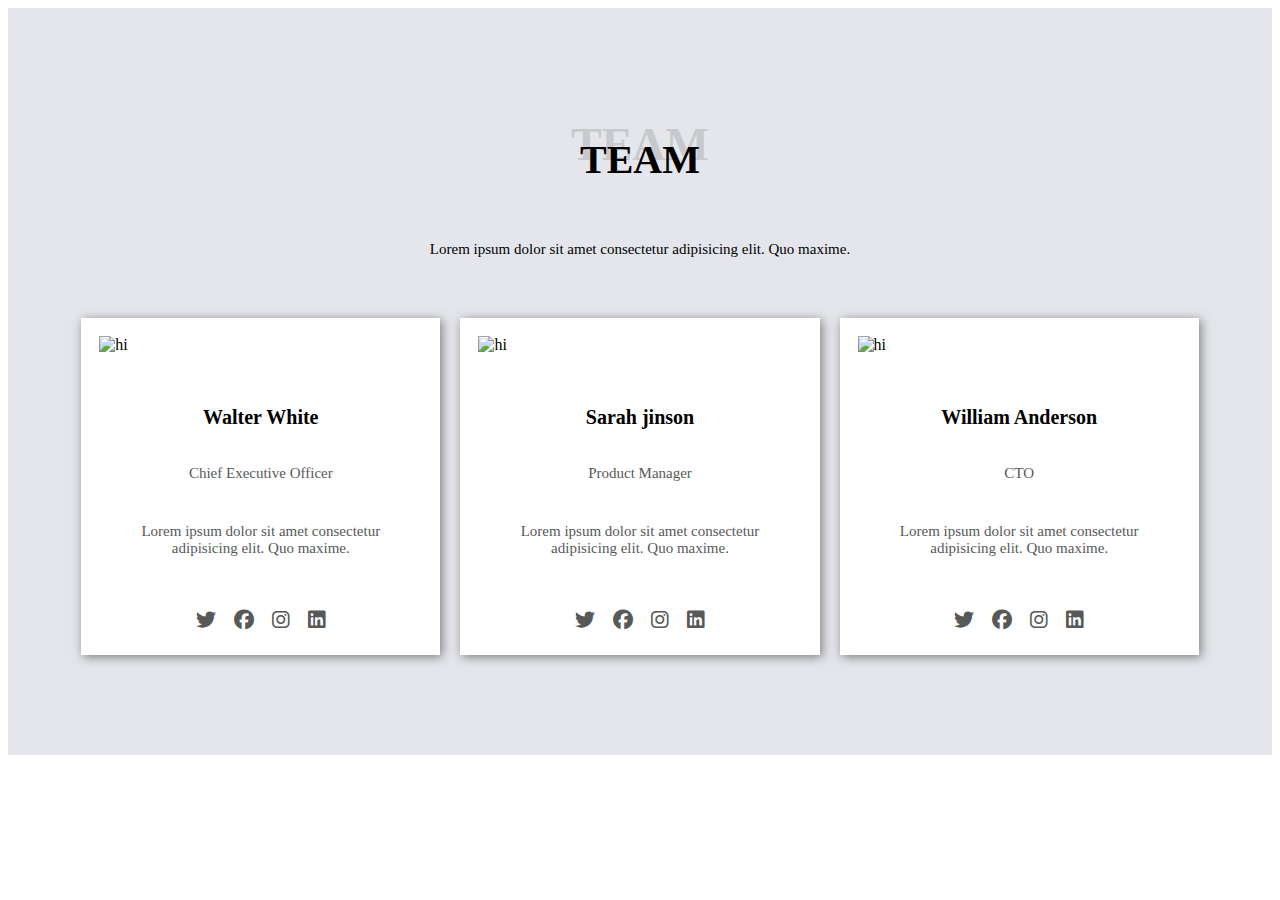
==== commit d74a632b: "daily-tasks" ====
--- a/index.html
+++ b/index.html
@@ -259,7 +259,7 @@
 	 -->
 	<!--FOURTH TASK -->
 	
-	<section class="container" style="box-shadow: 2px 2px 10px #7a7b7d;">
+	<!--<section class="container" style="box-shadow: 2px 2px 10px #7a7b7d;">
 		<section class="header-cont">
 			
 			<div class="logo">
@@ -290,7 +290,7 @@
 		<section class="banner-img">
 			<section class="banner">
 				<div class="banner-top">
-					
+					<img src="clients/unnamed.png" alt="hi">
 					<h1>One Page Bootstrap <br> Website Template</h1>
 					<p>We are talented designers</p>
 					
@@ -299,25 +299,25 @@
 				</div>
 	
 				<div class="ban-foot">
-					<div class="ban-details" style="box-shadow: 2px 2px 10px #7a7b7d;">
+					<div class="ban-details" style="box-shadow: 2px 2px 10px #7a7b7d;border-radius: 10px;">
 						<i class="fa fa-bars" aria-hidden="true"></i>
 						<h4>Lorem ipsum</h4>
 						<p>Lorem ipsum dolor sit amet consectetur adipisicing elit. Quo maxime.</p>
 					</div>
 
-					<div class="ban-details" style="box-shadow: 2px 2px 10px #7a7b7d;">
+					<div class="ban-details" style="box-shadow: 2px 2px 10px #7a7b7d;border-radius: 10px;">
 						<i class="fa fa-bars" aria-hidden="true"></i>
 						<h4>Lorem ipsum</h4>
 						<p>Lorem ipsum dolor sit amet consectetur adipisicing elit. Quo maxime.</p>
 					</div>
 
-					<div class="ban-details" style="box-shadow: 2px 2px 10px #7a7b7d;">
+					<div class="ban-details" style="box-shadow: 2px 2px 10px #7a7b7d;border-radius: 10px;">
 						<i class="fa fa-bars" aria-hidden="true"></i>
 						<h4>Lorem ipsum</h4>
 						<p>Lorem ipsum dolor sit amet consectetur adipisicing elit. Quo maxime.</p>
 					</div>
 
-					<div class="ban-details" style="box-shadow: 2px 2px 10px #7a7b7d;">
+					<div class="ban-details" style="box-shadow: 2px 2px 10px #7a7b7d;border-radius: 10px;">
 						<i class="fa fa-bars" aria-hidden="true"></i>
 						<h4>Lorem ipsum</h4>
 						<p>Lorem ipsum dolor sit amet consectetur adipisicing elit. Quo maxime.</p>
@@ -326,9 +326,76 @@
 				</div>
 			</section>
 		</section>
+	</section> -->
+	
+	<section class="container" style="background-color:#e4e6eb;">
+		<section class="team-cont">
+			<div class="team-head">
+				<span>TEAM</span>
+				<h3>TEAM</h3>
+				<p>Lorem ipsum dolor sit amet consectetur adipisicing elit. Quo maxime.</p>
+			</div>
+			<div class="team-foot">
+				<div class="team-card">
+					<div class="team-img">
+						<img src="clients/team-1.jpg" alt="hi">
+					</div>
+					
+					<div class="team-details">
+						<h4>Walter White</h4>
+						<h5>Chief Executive Officer</h5>
+						<p>Lorem ipsum dolor sit amet consectetur adipisicing elit. Quo maxime.</p>
+					</div>
+					
+					<div class="team-icon">
+						<i class="fa-brands fa-twitter"></i>
+						<i class="fa-brands fa-facebook"></i>
+						<i class="fa-brands fa-instagram"></i>
+						<i class="fa-brands fa-linkedin"></i>
+					</div>
+				</div>
+				
+				<div class="team-card">
+					<div class="team-img">
+						<img src="clients/team-2.jpg" alt="hi">
+					</div>
+					
+					<div class="team-details">
+						<h4>Sarah jinson</h4>
+						<h5>Product Manager</h5>
+						<p>Lorem ipsum dolor sit amet consectetur adipisicing elit. Quo maxime.</p>
+					</div>
+					
+					<div class="team-icon">
+						<i class="fa-brands fa-twitter"></i>
+						<i class="fa-brands fa-facebook"></i>
+						<i class="fa-brands fa-instagram"></i>
+						<i class="fa-brands fa-linkedin"></i>
+					</div>
+				</div>
+				
+				<div class="team-card">
+					<div class="team-img">
+						<img src="clients/team-3.jpg" alt="hi">
+					</div>
+					
+					<div class="team-details">
+						<h4>William Anderson</h4>
+						<h5>CTO</h5>
+						<p>Lorem ipsum dolor sit amet consectetur adipisicing elit. Quo maxime.</p>
+					</div>
+					
+					<div class="team-icon">
+						<i class="fa-brands fa-twitter"></i>
+						<i class="fa-brands fa-facebook"></i>
+						<i class="fa-brands fa-instagram"></i>
+						<i class="fa-brands fa-linkedin"></i>
+					</div>
+				</div>
+				
+			</div>
+		</section>
 	</section>
-	
-	
 	
 	
 </body>
--- a/main.css
+++ b/main.css
@@ -2107,7 +2107,7 @@
 		padding: 0px 10px;
 	}
 	.navigation ul .nav-get{
-		padding: 10px 25px;
+		padding: 10px 8px;
 		background-color: #3874d6;
 		border-radius: 8px;
 	}
@@ -2226,6 +2226,12 @@
 .banner-top{
 	text-align: center;
 }
+.banner-top img{
+	width: 60px;
+	height: 60px;
+	border: 4px solid #3874d6;
+	border-radius: 50%;
+}
 .banner-top h1{
 	font-size: 30px;
 	padding-top: 50px;
@@ -2245,9 +2251,9 @@
 	margin-top: 70px;
 }
 .ban-details{
-	margin: 30px 0px;
+	margin: 30px 5px;
 	background-color: #fff;
-	padding: 50px 10px;
+	padding: 50px 15px;
 }
 .ban-details i{
 	font-size: 20px;
@@ -2300,9 +2306,9 @@
 		margin-top: 70px;
 	}
 	.ban-details{
-		margin: 30px 0px;
+		margin: 30px 5px;
 		background-color: #fff;
-		padding: 50px 10px;
+		padding: 50px 15px;
 	}
 	.ban-details i{
 		font-size: 20px;
@@ -2396,6 +2402,16 @@
 }
 .banner-top{
 	text-align: center;
+	position: relative;
+}
+.banner-top img{
+	width: 60px;
+	height: 60px;
+	border: 4px solid #3874d6;
+	border-radius: 50%;
+	position: absolute;
+	top: 40px;
+	left: 10px;
 }
 .banner-top h1{
 	font-size: 40px;
@@ -2458,6 +2474,16 @@
 	}
 	.banner-top{
 		text-align: center;
+		position: relative;
+	}
+	.banner-top img{
+		width: 60px;
+		height: 60px;
+		border: 4px solid #3874d6;
+		border-radius: 50%;
+		position: absolute;
+		top: 40px;
+		left: 10px;
 	}
 	.banner-top h1{
 		font-size: 40px;
@@ -2520,6 +2546,16 @@
 	}
 	.banner-top{
 		text-align: center;
+		position: relative;
+	}
+	.banner-top img{
+		width: 60px;
+		height: 60px;
+		border: 4px solid #3874d6;
+		border-radius: 50%;
+		position: absolute;
+		top: 40px;
+		left: 10px;
 	}
 	.banner-top h1{
 		font-size: 40px;
@@ -2565,12 +2601,449 @@
 		line-height: 30px;
 	}
 }
-
-
-
-
-
-
-
-
-
+.container{
+	width:100%;
+	height:auto;
+}
+.team-cont{
+	margin:auto;
+	width:90%;
+	padding:70px 0px;
+}
+.team-head{
+	text-align:center;
+	position:relative;
+}
+.team-head span{
+	font-size:36px;
+	position:absolute;
+	top:0px;
+	left:0px;
+	right:0px;
+	opacity:12%;
+	font-weight:700;
+}
+.team-head h3{
+	font-size:30px;
+	padding:18px;
+	z-index:99;
+}
+.team-head p{
+	font-size:15px;
+	padding:0px 12px 15px 12px;
+}
+.team-card{
+	background-color:#fff;
+	padding:18px;
+	box-shadow: 2px 2px 10px #7a7b7d;
+	margin:30px 10px;
+}
+.team-img{
+	background-color:#fff;
+}
+.team-img img{
+	width:100%;
+}
+.team-details{
+	text-align:center;
+	padding:15px;
+}
+.team-details h4{
+	font-size:20px;
+	font-weight:bold;
+	padding:10px;
+}
+.team-details h5{
+	font-size:15px;
+	font-weight:100;
+	color:#575959;
+}
+.team-details p{
+	font-size:15px;
+	font-weight:100;
+	padding:16px 20px;
+	color:#575959;
+}
+.team-icon{
+	text-align:center;
+}
+.team-icon i{
+	margin:7px;
+	font-size:20px;
+	color:#575959;
+}
+@media(min-width:576px){
+	.container{
+	width:100%;
+	height:auto;
+}
+	.team-cont{
+	margin:auto;
+	width:90%;
+	padding:70px 0px;
+}
+	.team-head{
+	text-align:center;
+	position:relative;
+}
+.team-head span{
+	font-size:36px;
+	position:absolute;
+	top:0px;
+	left:0px;
+	right:0px;
+	opacity:12%;
+	font-weight:700;
+}
+.team-head h3{
+	font-size:30px;
+	padding:18px;
+	z-index:99;
+}
+.team-head p{
+	font-size:15px;
+	padding:0px 12px 15px 12px;
+}
+.team-card{
+	background-color:#fff;
+	padding:18px;
+	box-shadow: 2px 2px 10px #7a7b7d;
+	margin:30px 10px;
+}
+.team-img{
+	background-color:#fff;
+}
+.team-img img{
+	width:100%;
+}
+.team-details{
+	text-align:center;
+	padding:15px;
+}
+.team-details h4{
+	font-size:20px;
+	font-weight:bold;
+	padding:10px;
+}
+.team-details h5{
+	font-size:15px;
+	font-weight:100;
+	color:#575959;
+}
+.team-details p{
+	font-size:15px;
+	font-weight:100;
+	padding:16px 20px;
+	color:#575959;
+}
+.team-icon{
+	text-align:center;
+}
+.team-icon i{
+	margin:7px;
+	font-size:20px;
+	color:#575959;
+}
+}
+@media(min-width:768px){
+	.team-head{
+	text-align:center;
+	position:relative;
+}
+.team-head span{
+	font-size:36px;
+	position:absolute;
+	top:0px;
+	left:0px;
+	right:0px;
+	opacity:12%;
+	font-weight:700;
+}
+.team-head h3{
+	font-size:30px;
+	padding:18px;
+	z-index:99;
+}
+.team-head p{
+	font-size:15px;
+	padding:0px 12px 15px 12px;
+}
+.team-card{
+	background-color:#fff;
+	padding:18px;
+	box-shadow: 2px 2px 10px #7a7b7d;
+	margin:30px 10px;
+}
+.team-img{
+	background-color:#fff;
+}
+.team-img img{
+	width:100%;
+}
+.team-details{
+	text-align:center;
+	padding:15px;
+}
+.team-details h4{
+	font-size:20px;
+	font-weight:bold;
+	padding:10px;
+}
+.team-details h5{
+	font-size:15px;
+	font-weight:100;
+	color:#575959;
+}
+.team-details p{
+	font-size:15px;
+	font-weight:100;
+	padding:16px 20px;
+	color:#575959;
+}
+.team-icon{
+	text-align:center;
+}
+.team-icon i{
+	margin:7px;
+	font-size:20px;
+	color:#575959;
+}
+}
+@media(min-width:992px){
+	.container{
+	width:100%;
+	height:auto;
+}
+	.team-cont{
+	margin:auto;
+	width:90%;
+	padding:70px 0px;
+}
+	.team-head{
+	text-align:center;
+	position:relative;
+}
+.team-head span{
+	font-size:46px;
+	position:absolute;
+	top:0px;
+	left:0px;
+	right:0px;
+	opacity:12%;
+	font-weight:700;
+}
+.team-head h3{
+	font-size:40px;
+	padding:18px;
+	z-index:99;
+}
+.team-head p{
+	font-size:15px;
+	padding:0px 12px 15px 12px;
+}
+.team-foot{
+	display:flex;
+	justify-content:space-between;
+}
+.team-card{
+	background-color:#fff;
+	padding:18px;
+	box-shadow: 2px 2px 10px #7a7b7d;
+	margin:30px 10px;
+}
+.team-img{
+	background-color:#fff;
+}
+.team-img img{
+	width:100%;
+}
+.team-details{
+	text-align:center;
+	padding:15px;
+}
+.team-details h4{
+	font-size:20px;
+	font-weight:bold;
+	padding:10px;
+}
+.team-details h5{
+	font-size:15px;
+	font-weight:100;
+	color:#575959;
+}
+.team-details p{
+	font-size:15px;
+	font-weight:100;
+	padding:16px 20px;
+	color:#575959;
+}
+.team-icon{
+	text-align:center;
+}
+.team-icon i{
+	margin:7px;
+	font-size:20px;
+	color:#575959;
+}
+}
+@media(min-width:1200px){
+	.container{
+	width:100%;
+	height:auto;
+}
+	.team-cont{
+	margin:auto;
+	width:90%;
+	padding:70px 0px;
+}
+	.team-head{
+	text-align:center;
+	position:relative;
+}
+.team-head span{
+	font-size:46px;
+	position:absolute;
+	top:0px;
+	left:0px;
+	right:0px;
+	opacity:12%;
+	font-weight:700;
+}
+.team-head h3{
+	font-size:40px;
+	padding:18px;
+	z-index:99;
+}
+.team-head p{
+	font-size:15px;
+	padding:0px 12px 15px 12px;
+}
+.team-foot{
+	display:flex;
+	justify-content:space-between;
+}
+.team-card{
+	background-color:#fff;
+	padding:18px;
+	box-shadow: 2px 2px 10px #7a7b7d;
+	margin:30px 10px;
+}
+.team-img{
+	background-color:#fff;
+}
+.team-img img{
+	width:100%;
+}
+.team-details{
+	text-align:center;
+	padding:15px;
+}
+.team-details h4{
+	font-size:20px;
+	font-weight:bold;
+	padding:10px;
+}
+.team-details h5{
+	font-size:15px;
+	font-weight:100;
+	color:#575959;
+}
+.team-details p{
+	font-size:15px;
+	font-weight:100;
+	padding:16px 20px;
+	color:#575959;
+}
+.team-icon{
+	text-align:center;
+}
+.team-icon i{
+	margin:7px;
+	font-size:20px;
+	color:#575959;
+}
+}
+@media(min-width:1400px){
+	.container{
+	width:100%;
+	height:auto;
+}
+	.team-cont{
+	margin:auto;
+	width:90%;
+	padding:70px 0px;
+}
+	.team-head{
+	text-align:center;
+	position:relative;
+}
+.team-head span{
+	font-size:46px;
+	position:absolute;
+	top:0px;
+	left:0px;
+	right:0px;
+	opacity:12%;
+	font-weight:700;
+}
+.team-head h3{
+	font-size:40px;
+	padding:18px;
+	z-index:99;
+}
+.team-head p{
+	font-size:15px;
+	padding:0px 12px 15px 12px;
+}
+.team-foot{
+	display:flex;
+	justify-content:space-between;
+}
+.team-card{
+	background-color:#fff;
+	padding:18px;
+	box-shadow: 2px 2px 10px #7a7b7d;
+	margin:30px 10px;
+}
+.team-img{
+	background-color:#fff;
+}
+.team-img img{
+	width:100%;
+}
+.team-details{
+	text-align:center;
+	padding:15px;
+}
+.team-details h4{
+	font-size:20px;
+	font-weight:bold;
+	padding:10px;
+}
+.team-details h5{
+	font-size:15px;
+	font-weight:100;
+	color:#575959;
+}
+.team-details p{
+	font-size:15px;
+	font-weight:100;
+	padding:16px 20px;
+	color:#575959;
+}
+.team-icon{
+	text-align:center;
+}
+.team-icon i{
+	margin:7px;
+	font-size:20px;
+	color:#575959;
+}
+}
+
+
+
+
+
+
+
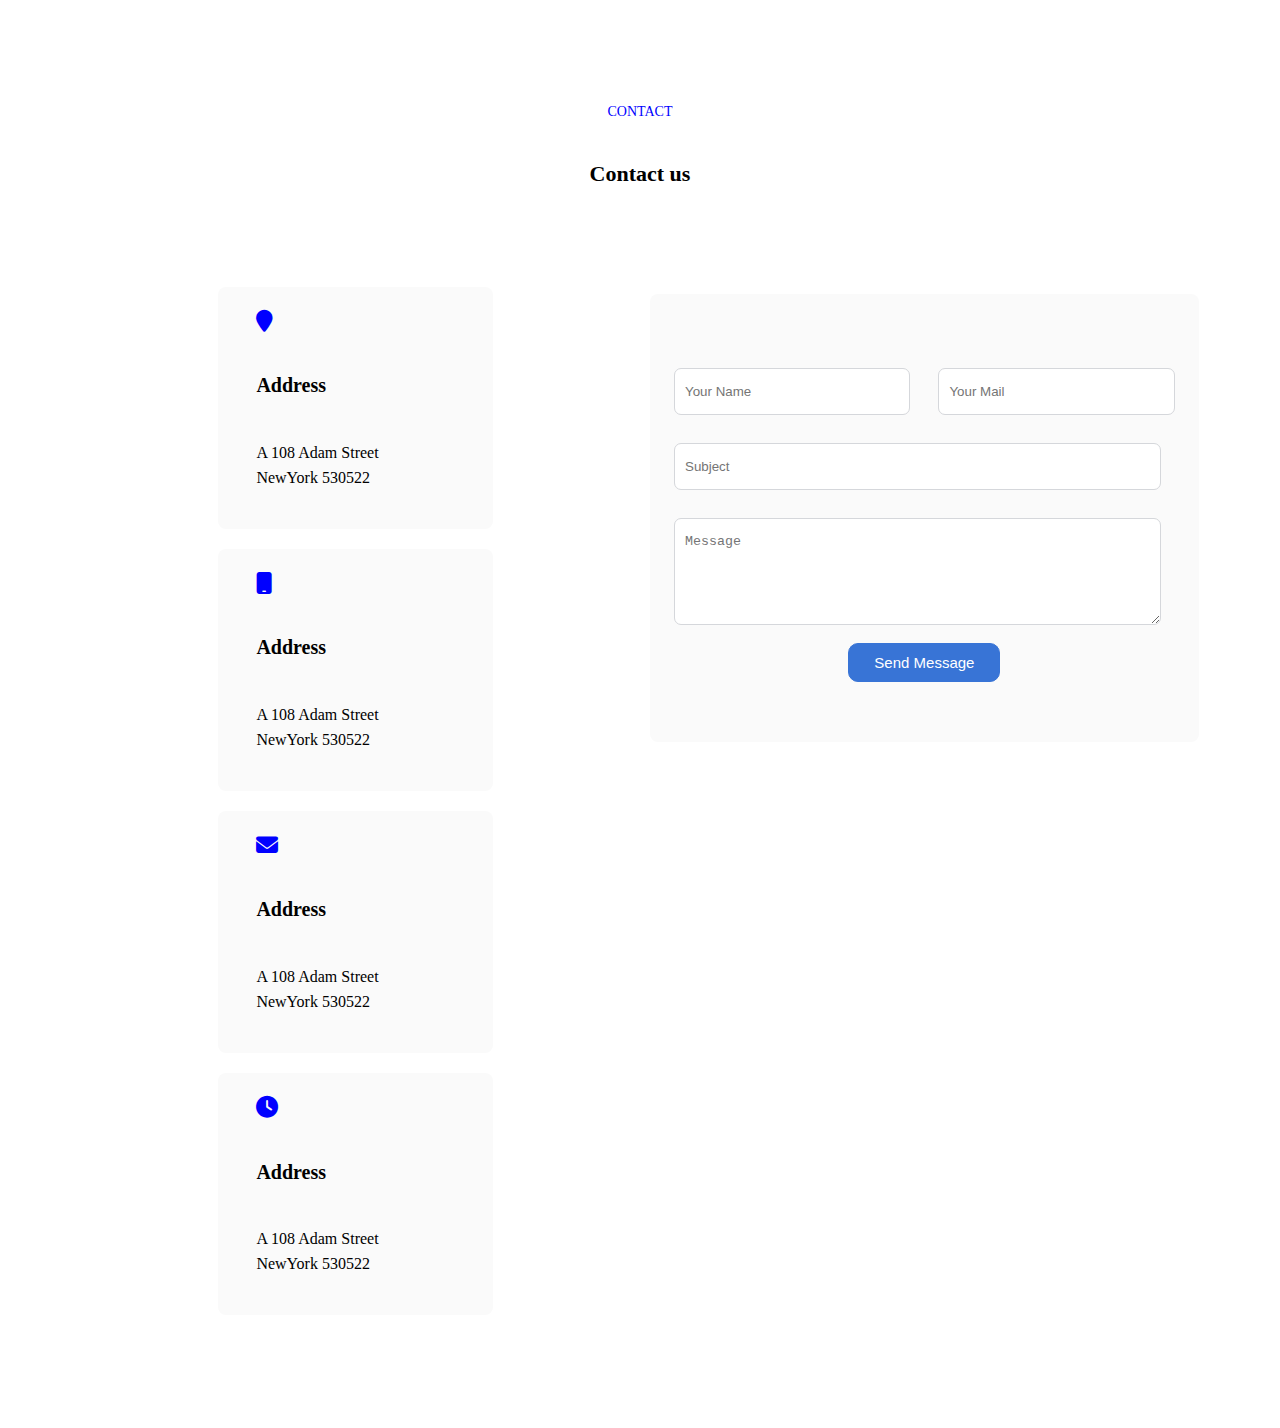
==== commit d4501ed7: "daily-tasks" ====
--- a/index.html
+++ b/index.html
@@ -258,8 +258,8 @@
 	</section>
 	 -->
 	<!--FOURTH TASK -->
-	
-	<!--<section class="container" style="box-shadow: 2px 2px 10px #7a7b7d;">
+	<!--
+	<section class="container" style="box-shadow: 2px 2px 10px #7a7b7d;">
 		<section class="header-cont">
 			
 			<div class="logo">
@@ -327,7 +327,7 @@
 			</section>
 		</section>
 	</section> -->
-	
+	<!--
 	<section class="container" style="background-color:#e4e6eb;">
 		<section class="team-cont">
 			<div class="team-head">
@@ -395,8 +395,81 @@
 				
 			</div>
 		</section>
+	</section> -->
+	
+	<section class="container" style="background-color:#fff;">
+		<section class="contact-container">
+			<div class="contact-header">
+				<p>CONTACT</p>
+				<h4>Contact us</h4>
+			</div>
+		
+		<div class="contact-conts">
+				<div class="contact-lefts">
+					<div class="left-one">
+					
+						<div class="contact-left-one">
+							<i class="fa fa-map-marker" aria-hidden="true" style="color:blue;"></i>
+							<h4>Address</h4>
+							<p>A 108 Adam Street<br>NewYork 530522</p>
+						</div>
+					</div>
+					
+					<div class="left-one">
+					
+						<div class="contact-left-one">
+							<i class="fa fa-mobile" aria-hidden="true" style="color:blue;"></i>
+							<h4>Address</h4>
+							<p>A 108 Adam Street<br>NewYork 530522</p>
+						</div>
+					</div>
+					
+					<div class="left-one">
+					
+						<div class="contact-left-one">
+							<i class="fa fa-envelope" aria-hidden="true" style="color:blue;"></i>
+							<h4>Address</h4>
+							<p>A 108 Adam Street<br>NewYork 530522</p>
+						</div>
+					</div>
+					
+					<div class="left-one">
+					
+						<div class="contact-left-one">
+							<i class="fa fa-clock" aria-hidden="true" style="color:blue;"></i>
+							<h4>Address</h4>
+							<p>A 108 Adam Street<br>NewYork 530522</p>
+						</div>
+					</div>
+				
+				
+				</div>
+				
+				<div class="contact-rights">
+					<div class="foot-rights">  <!--style="box-shadow:2px 2px 10px #7a7b7d; border-radius:5px;"-->
+					<form>
+						<div class="form-names">
+							<input type=""text" placeholder="Your Name">
+							<input type=""text" placeholder="Your Mail">
+						</div>
+						
+						<div class="form-subs">
+							<input type=""text" placeholder="Subject">
+						</div>
+						
+						<div class="form-texts">
+							<textarea rows="5" placeholder="Message"></textarea>
+						</div>
+						
+						<div style="text-align:center">
+						<button type=""submit">Send Message</button></div>
+					</form>
+						</div>
+				</div>
+			</div>
+			
+		</div>
+		</section>
 	</section>
-	
-	
 </body>
 </html>--- a/main.css
+++ b/main.css
@@ -1308,7 +1308,7 @@
 }
 }
 /*FOURTH TASK*/
-
+/*
 .container{
 	width:100vw;
 }
@@ -1991,7 +1991,7 @@
 	color:#fff;
 	border:1px solid #3874d6;
 }
-}
+}*/
 /*FOURTH TASK*/
 .container{
 	width:100vw;
@@ -3041,9 +3041,296 @@
 }
 }
 
-
-
-
-
-
-
+.container{
+	width:100%;
+	height:auto;
+}
+.contact-container{
+	margin:auto;
+	width:90%;
+	padding:70px 0px;
+}
+.contact-header{
+	text-align:center;
+}
+.contact-header p{
+	font-size:14px;
+	padding:12px 0px;
+	color:blue;
+}
+.contact-header h4{
+	font-size:22px;
+	font-weight:bold;
+}
+.contact-lefts{
+	margin-top:35px;
+	padding:25px 10px;
+}
+.contact-left-one{
+	background-color:#fafafa;
+	border-radius:8px;
+	padding:15px 30px;
+}
+.left-one{
+	padding:10px;
+}
+.contact-left-one i{
+	font-size:22px;
+	padding:8px;
+}
+.contact-left-one h4{
+	font-size:20px;
+	padding:8px;
+	font-weight:bold;
+}
+.contact-left-one p{
+	font-size:16px;
+	padding:8px;
+	line-height:25px;
+}
+.foot-rights{
+	background-color:#fafafa;
+	margin-top:35px;
+	padding:25px 10px;
+	border-radius:8px;
+}
+.form-names{
+	display:flex;
+	flex-direction:column;
+}
+.form-names input{
+	padding:10px;
+	margin:15px;
+	width:88%;
+	border:none;
+	outline:1px solid #d5d7db;
+	border-radius:6px;
+}
+.form-subs input{
+	padding:10px;
+	margin:15px;
+	width:88%;
+	border:none;
+	outline:1px solid #d5d7db;
+	border-radius:6px;
+}
+.form-texts textarea{
+	padding:10px;
+	margin:15px;
+	width:88%;
+	border:none;
+	outline:1px solid #d5d7db;
+	border-radius:6px;
+}
+.foot-rights form button{
+    padding: 10px 25px;
+    border-radius: 10px;
+	background-color:#3874d6;
+	font-size:15px;
+	color:#fff;
+	border:1px solid #3874d6;
+}
+@media(min-width:768px){
+	.container{
+	width:100%;
+	height:auto;
+}
+.contact-container{
+	margin:auto;
+	width:90%;
+	padding:70px 0px;
+}
+.contact-header{
+	text-align:center;
+}
+.contact-header p{
+	font-size:14px;
+	padding:12px 0px;
+	color:blue;
+}
+.contact-header h4{
+	font-size:22px;
+	font-weight:bold;
+}
+.contact-conts{
+	display:flex;
+	flex-direction:column;
+}
+.contact-lefts{
+	display:flex;
+	justify-content:space-between;
+	flex-wrap:wrap;
+}
+.contact-rights{
+	padding:12px 0px;
+}
+.contact-left-one{
+	background-color:#fafafa;
+	border-radius:8px;
+	padding:15px 30px;
+}
+.left-one{
+	padding:10px 15px;
+	width:50%;
+}
+.contact-left-one i{
+	font-size:22px;
+	padding:8px;
+}
+.contact-left-one h4{
+	font-size:20px;
+	padding:8px;
+	font-weight:bold;
+}
+.contact-left-one p{
+	font-size:16px;
+	padding:8px;
+	line-height:25px;
+}
+.foot-rights{
+	background-color:#fafafa;
+	margin-top:35px;
+	padding:60px 10px;
+	border-radius:8px;
+}
+.form-names{
+	display:flex;
+	flex-direction:row;
+}
+.form-names input{
+	padding:15px 10px;
+	margin:15px;
+	width:50%;
+	border:none;
+	outline:1px solid #d5d7db;
+	border-radius:6px;
+}
+.form-subs input{
+	padding:15px 10px;
+	margin:15px;
+	width:88%;
+	border:none;
+	outline:1px solid #d5d7db;
+	border-radius:6px;
+}
+.form-texts textarea{
+	padding:15px 10px;
+	margin:15px;
+	width:88%;
+	border:none;
+	outline:1px solid #d5d7db;
+	border-radius:6px;
+}
+.foot-rights form button{
+    padding: 10px 25px;
+    border-radius: 10px;
+	background-color:#3874d6;
+	font-size:15px;
+	color:#fff;
+	border:1px solid #3874d6;
+}
+}
+@media(min-width:992px){
+	.container{
+	width:100%;
+	height:auto;
+}
+.contact-container{
+	margin:auto;
+	width:90%;
+	padding:70px 0px;
+}
+.contact-header{
+	text-align:center;
+}
+.contact-header p{
+	font-size:14px;
+	padding:12px 0px;
+	color:blue;
+}
+.contact-header h4{
+	font-size:22px;
+	font-weight:bold;
+}
+.contact-conts{
+	display:flex;
+	flex-direction:row;
+}
+.contact-lefts{
+	display:flex;
+	justify-content:space-evenly;
+	flex-wrap:wrap;
+	width:50%;
+}
+.contact-rights{
+	padding:12px 10px;
+	width:50%;
+	margin-top:30px;
+	
+}
+.contact-left-one{
+	background-color:#fafafa;
+	border-radius:8px;
+	padding:15px 30px;
+}
+.left-one{
+	width:50%;
+	padding:10px 15px ;
+}
+.contact-left-one i{
+	font-size:22px;
+	padding:8px;
+}
+.contact-left-one h4{
+	font-size:20px;
+	padding:8px;
+	font-weight:bold;
+}
+.contact-left-one p{
+	font-size:16px;
+	padding:8px;
+	line-height:25px;
+}
+.foot-rights{
+	background-color:#fafafa;
+	margin-top:35px;
+	padding:60px 10px;
+	border-radius:8px;
+}
+.form-names{
+	display:flex;
+	flex-direction:row;
+}
+.form-names input{
+	padding:15px 10px;
+	margin:15px;
+	width:50%;
+	border:none;
+	outline:1px solid #d5d7db;
+	border-radius:6px;
+}
+.form-subs input{
+	padding:15px 10px;
+	margin:15px;
+	width:88%;
+	border:none;
+	outline:1px solid #d5d7db;
+	border-radius:6px;
+}
+.form-texts textarea{
+	padding:15px 10px;
+	margin:15px;
+	width:88%;
+	border:none;
+	outline:1px solid #d5d7db;
+	border-radius:6px;
+}
+.foot-rights form button{
+    padding: 10px 25px;
+    border-radius: 10px;
+	background-color:#3874d6;
+	font-size:15px;
+	color:#fff;
+	border:1px solid #3874d6;
+}
+}